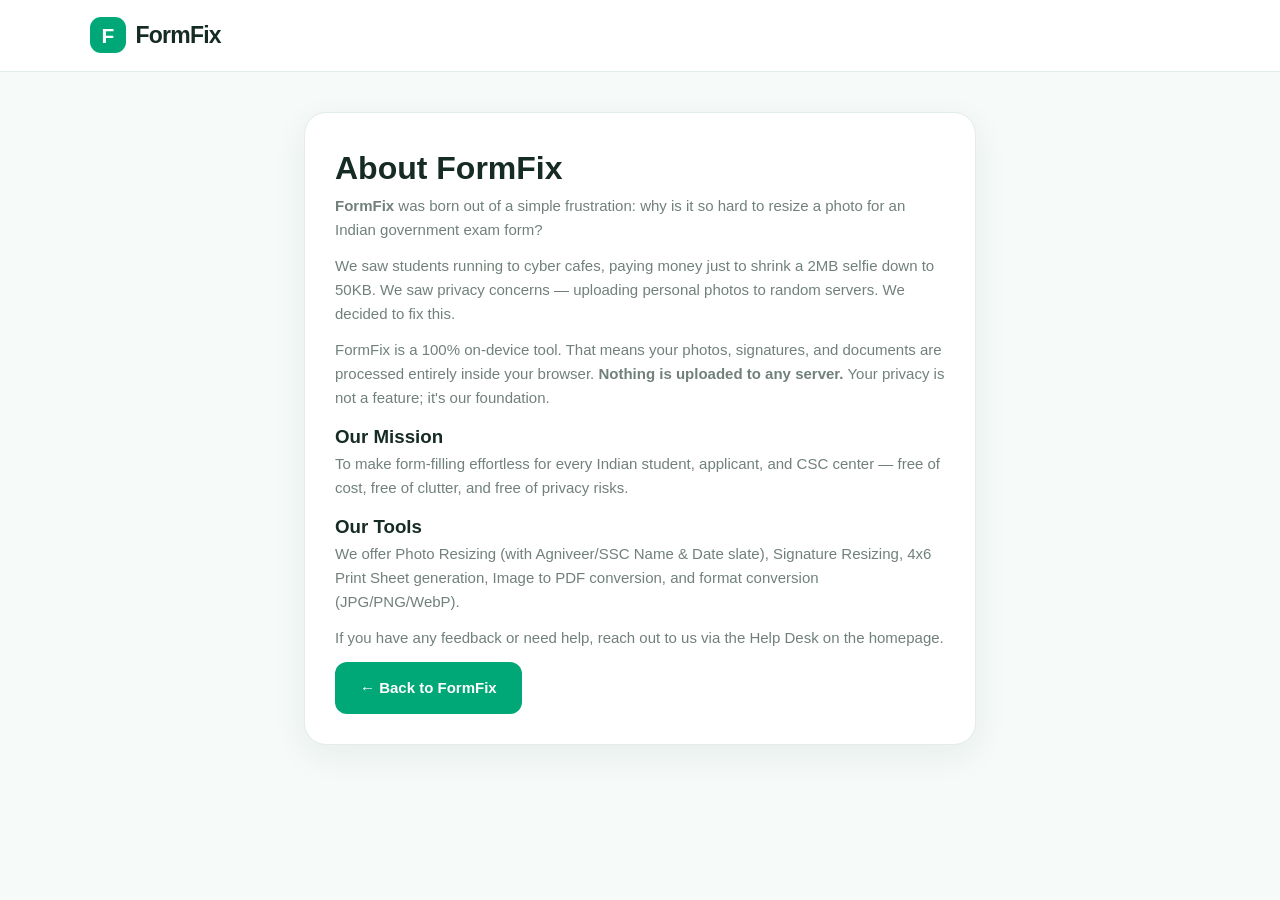
==== about.html @ 69705139 "Add About Us page for FormFix" ====
<!DOCTYPE html>
<html lang="en">
<head>
  <meta charset="UTF-8">
  <meta name="viewport" content="width=device-width, initial-scale=1.0">
  <title>About Us - FormFix</title>
  <link rel="stylesheet" href="style.css">
  <link rel="manifest" href="manifest.json">
</head>
<body>
  <header class="header">
    <a href="/" class="logo">
      <span class="logo-icon">F</span>
      <span>FormFix</span>
    </a>
  </header>

  <main class="main-tool" style="max-width: 800px; margin: 40px auto; padding: 0 5%;">
    <div class="tool-card about-card">
      <h1>About FormFix</h1>
      
      <p><strong>FormFix</strong> was born out of a simple frustration: why is it so hard to resize a photo for an Indian government exam form?</p>

      <p>We saw students running to cyber cafes, paying money just to shrink a 2MB selfie down to 50KB. We saw privacy concerns — uploading personal photos to random servers. We decided to fix this.</p>

      <p>FormFix is a 100% on-device tool. That means your photos, signatures, and documents are processed entirely inside your browser. <strong>Nothing is uploaded to any server.</strong> Your privacy is not a feature; it's our foundation.</p>

      <h3>Our Mission</h3>
      <p>To make form-filling effortless for every Indian student, applicant, and CSC center — free of cost, free of clutter, and free of privacy risks.</p>

      <h3>Our Tools</h3>
      <p>We offer Photo Resizing (with Agniveer/SSC Name & Date slate), Signature Resizing, 4x6 Print Sheet generation, Image to PDF conversion, and format conversion (JPG/PNG/WebP).</p>

      <p>If you have any feedback or need help, reach out to us via the Help Desk on the homepage.</p>

      <p><a href="/" class="primary-btn">← Back to FormFix</a></p>
    </div>
  </main>
</body>
</html>
---- style.css ----
/* ==============================
   FORMFIX - MINT GREEN DESIGN
================================ */

:root {
  --primary: #00a878;
  --primary-dark: #008b63;
  --primary-light: #e4f8ef;
  --background: #f6faf8;
  --surface: #ffffff;
  --text: #172b25;
  --muted: #71817a;
  --border: #e3ece7;
  --shadow: 0 10px 35px rgba(17, 77, 53, 0.07);
}

* {
  margin: 0;
  padding: 0;
  box-sizing: border-box;
}

html {
  scroll-behavior: smooth;
  scroll-padding-top: 85px;
}

body {
  font-family: Arial, Helvetica, sans-serif;
  background: var(--background);
  color: var(--text);
  line-height: 1.6;
  transition: background 0.25s, color 0.25s;
  overflow-x: hidden;
}

[hidden] {
  display: none !important;
}

a {
  text-decoration: none;
  color: inherit;
}

button,
input,
select {
  font: inherit;
}

button {
  cursor: pointer;
}


/* HEADER */

.header {
  width: 100%;
  min-height: 72px;
  padding: 12px 7%;
  background: rgba(255, 255, 255, 0.95);
  border-bottom: 1px solid var(--border);
  display: flex;
  align-items: center;
  justify-content: space-between;
  gap: 20px;
  position: sticky;
  top: 0;
  z-index: 100;
  backdrop-filter: blur(12px);
}

.logo {
  display: flex;
  align-items: center;
  gap: 10px;
  font-size: 23px;
  font-weight: 800;
  letter-spacing: -0.8px;
}

.logo-icon {
  width: 36px;
  height: 36px;
  border-radius: 11px;
  background: var(--primary);
  color: white;
  display: grid;
  place-items: center;
  font-size: 21px;
  font-weight: 800;
}

.navigation {
  display: flex;
  align-items: center;
  gap: 30px;
}

.navigation a {
  font-size: 14px;
  font-weight: 600;
  color: var(--muted);
  transition: color 0.2s;
}

.navigation a:hover {
  color: var(--primary);
}

.theme-btn {
  width: 40px;
  height: 40px;
  border: 1px solid var(--border);
  border-radius: 50%;
  background: var(--surface);
  color: var(--text);
  font-size: 20px;
}


/* HERO */

.hero {
  padding: 90px 20px 85px;
  text-align: center;
  background:
    radial-gradient(circle at 50% 0%, #d6f8e8 0%, transparent 65%),
    var(--background);
}

.hero-tag,
.eyebrow {
  color: var(--primary-dark);
  font-size: 12px;
  font-weight: 800;
  letter-spacing: 2px;
}

.hero h1 {
  font-size: clamp(36px, 6vw, 64px);
  line-height: 1.15;
  letter-spacing: -2px;
  margin: 20px 0;
}

.hero h1 span {
  color: var(--primary);
}

.hero p {
  max-width: 560px;
  margin: 0 auto 28px;
  color: var(--muted);
  font-size: 16px;
}


/* BUTTONS */

.primary-btn {
  display: inline-flex;
  justify-content: center;
  align-items: center;
  gap: 8px;
  padding: 14px 25px;
  border: none;
  border-radius: 12px;
  background: var(--primary);
  color: white;
  font-weight: 700;
  font-size: 15px;
  transition: 0.2s;
}

.primary-btn:hover {
  background: var(--primary-dark);
  transform: translateY(-2px);
}

.primary-btn:focus-visible,
button:focus-visible,
a:focus-visible,
input:focus-visible,
select:focus-visible {
  outline: 3px solid rgba(0, 168, 120, 0.35);
  outline-offset: 3px;
}

.secondary-btn {
  flex: 1 1 180px;
  padding: 14px 20px;
  border: 1px solid var(--border);
  border-radius: 12px;
  background: var(--background);
  color: var(--text);
  font-weight: 700;
  transition: 0.2s;
  cursor: pointer;
}

.secondary-btn:hover {
  border-color: var(--primary);
  color: var(--primary-dark);
}


/* SECTION HEADINGS */

.section-heading {
  text-align: center;
  margin-bottom: 35px;
}

.section-heading h2 {
  font-size: clamp(25px, 4vw, 36px);
  margin: 8px 0;
  letter-spacing: -1px;
}

.section-heading p {
  color: var(--muted);
  font-size: 14px;
}


/* MAIN TOOL */

.main-tool,
.extra-tools,
.projects-section {
  padding: 75px 7%;
}

.tool-card {
  max-width: 720px;
  margin: auto;
  padding: 30px;
  border: 1px solid var(--border);
  border-radius: 22px;
  background: var(--surface);
  box-shadow: var(--shadow);
}

.mode-tabs {
  display: flex;
  padding: 5px;
  background: var(--background);
  border-radius: 12px;
  margin-bottom: 25px;
}

.mode-btn {
  flex: 1;
  border: none;
  border-radius: 9px;
  padding: 12px;
  background: transparent;
  color: var(--muted);
  font-weight: 700;
}

.mode-btn.active {
  background: var(--primary);
  color: white;
}


/* UPLOAD AREA */

.upload-area {
  min-height: 190px;
  padding: 25px 15px;
  border: 2px dashed #9bdcc0;
  border-radius: 16px;
  background: #f3fcf7;
  display: flex;
  flex-direction: column;
  justify-content: center;
  align-items: center;
  gap: 7px;
  cursor: pointer;
  text-align: center;
  transition: 0.2s;
}

.upload-area:hover {
  border-color: var(--primary);
  background: var(--primary-light);
}

.upload-icon {
  width: 48px;
  height: 48px;
  display: grid;
  place-items: center;
  border-radius: 50%;
  background: #d9f5e7;
  color: var(--primary-dark);
  font-size: 30px;
}

.upload-area strong {
  font-size: 17px;
}

.upload-area span {
  color: var(--muted);
  font-size: 13px;
}

.upload-area .upload-hint {
  color: var(--primary-dark);
  font-size: 12px;
  font-weight: 600;
}

.file-info {
  margin-top: 15px;
  padding: 12px;
  background: var(--primary-light);
  border-radius: 10px;
  display: flex;
  justify-content: space-between;
  gap: 10px;
  overflow-wrap: anywhere;
}

.file-info button {
  border: none;
  background: transparent;
  color: #d33b3b;
  font-weight: 700;
}


/* INPUT SETTINGS */

.settings {
  display: grid;
  grid-template-columns: repeat(2, 1fr);
  gap: 18px;
  margin: 25px 0;
}

.field {
  display: flex;
  flex-direction: column;
  gap: 8px;
}

.field label {
  font-size: 13px;
  font-weight: 700;
}

.field input,
.field select {
  width: 100%;
  min-height: 46px;
  padding: 10px 12px;
  border: 1px solid var(--border);
  border-radius: 10px;
  background: var(--background);
  color: var(--text);
  outline: none;
}

.field input:focus,
.field select:focus {
  border-color: var(--primary);
}

.full-field {
  grid-column: 1 / -1;
}

.slate-row {
  display: flex;
  gap: 10px;
  flex-wrap: wrap;
}

.slate-row input {
  flex: 1 1 200px;
}

.process-btn {
  width: 100%;
  min-height: 50px;
  margin-top: 5px;
}

.status-message {
  min-height: 22px;
  margin-top: 12px;
  color: var(--primary-dark);
  font-size: 13px;
  text-align: center;
}


/* RESULT */

.result-panel {
  margin-top: 25px;
  padding-top: 25px;
  border-top: 1px solid var(--border);
  text-align: center;
}

.result-panel h3 {
  margin-bottom: 18px;
}

.result-panel img {
  display: block;
  max-width: 100%;
  max-height: 350px;
  object-fit: contain;
  margin: 0 auto 18px;
  border-radius: 12px;
  background: var(--background);
}

.result-details {
  margin-bottom: 20px;
  color: var(--muted);
  font-size: 14px;
}

.result-details strong {
  color: var(--text);
}


/* QUICK KB CHIPS */

.quick-kb-row {
  display: flex;
  align-items: center;
  flex-wrap: wrap;
  gap: 8px;
  margin-bottom: 18px;
  font-size: 13px;
  color: var(--muted);
  font-weight: 600;
}

.kb-chip {
  padding: 6px 12px;
  border-radius: 999px;
  border: 1px solid var(--border);
  background: var(--background);
  color: var(--text);
  font-size: 12px;
  font-weight: 700;
  transition: 0.2s;
}

.kb-chip:hover {
  border-color: var(--primary);
  color: var(--primary);
}


/* FEATURE CARDS (ab <a> / .static) */

.tools-grid {
  display: grid;
  grid-template-columns: repeat(3, 1fr);
  gap: 20px;
}

.feature-card {
  display: block;
  padding: 25px;
  border: 1px solid var(--border);
  border-radius: 17px;
  background: var(--surface);
  transition: 0.2s;
  text-align: left;
  width: 100%;
  color: inherit;
  text-decoration: none;
}

.feature-card:hover {
  transform: translateY(-5px);
  border-color: #9bdcc0;
  box-shadow: var(--shadow);
}

.feature-card.static {
  cursor: default;
}

.feature-card.static:hover {
  transform: none;
  border-color: var(--border);
  box-shadow: none;
}

.feature-icon {
  width: 48px;
  height: 48px;
  display: grid;
  place-items: center;
  border-radius: 13px;
  background: var(--primary-light);
  font-size: 23px;
  margin-bottom: 16px;
}

/* Naya structure: h3/p ki jagah span */
.feature-card .feature-title {
  display: block;
  font-size: 17px;
  font-weight: 700;
  margin-bottom: 8px;
  color: var(--text);
}

.feature-card .feature-desc {
  display: block;
  color: var(--muted);
  font-size: 13px;
  line-height: 1.5;
}

/* Purane h3/p ke liye fallback (agar koi purana HTML bacha ho) */
.feature-card h3 {
  font-size: 17px;
  margin-bottom: 8px;
}

.feature-card p {
  color: var(--muted);
  font-size: 13px;
}


/* OUR PROJECTS */

.projects-section {
  background: #edf8f2;
}

.projects-grid {
  display: grid;
  grid-template-columns: repeat(2, 1fr);
  gap: 20px;
  max-width: 950px;
  margin: auto;
}

.project-card {
  display: flex;
  align-items: flex-start;
  gap: 18px;
  padding: 25px;
  border: 1px solid var(--border);
  border-radius: 18px;
  background: var(--surface);
  transition: 0.2s;
}

.project-card:hover {
  transform: translateY(-4px);
  box-shadow: var(--shadow);
  border-color: #9bdcc0;
}

.project-icon {
  width: 55px;
  height: 55px;
  flex-shrink: 0;
  display: grid;
  place-items: center;
  border-radius: 15px;
  background: var(--primary-light);
  font-size: 27px;
}

.project-card h3 {
  font-size: 19px;
  margin-bottom: 5px;
}

.project-card p {
  color: var(--muted);
  font-size: 13px;
  margin-bottom: 12px;
}

.project-link {
  color: var(--primary-dark);
  font-size: 13px;
  font-weight: 800;
}


/* HELP DESK */

.help-btns {
  display: flex;
  gap: 10px;
  flex-wrap: wrap;
}

.help-btns .primary-btn {
  flex: 1 1 180px;
}


/* PAIN POINTS, ABOUT & FAQ */

.pain-grid {
  max-width: 920px;
  margin: 0 auto 26px;
  display: grid;
  grid-template-columns: repeat(3, 1fr);
  gap: 12px;
  text-align: left;
}

.pain-item {
  background: var(--surface);
  border: 1px solid var(--border);
  border-radius: 14px;
  padding: 14px 16px;
  font-size: 13px;
  color: var(--muted);
  box-shadow: var(--shadow);
}

.pain-item strong {
  color: var(--text);
}

.about-card p {
  color: var(--muted);
  font-size: 15px;
  margin-bottom: 12px;
}

.about-card p:last-child {
  margin-bottom: 0;
}

.faq-wrap {
  display: flex;
  flex-direction: column;
  gap: 12px;
}

.faq-box {
  border: 1px solid var(--border);
  border-radius: 12px;
  padding: 14px 16px;
  background: var(--background);
}

.faq-box summary {
  font-weight: 700;
  font-size: 15px;
  cursor: pointer;
  color: var(--text);
}

.faq-box p {
  margin-top: 10px;
  font-size: 14px;
  color: var(--muted);
}


/* BIG PROMO BANNER & 4-COLUMN DIRECTORY */

.promo-banner {
  max-width: 980px;
  margin: 0 auto 36px;
  padding: 32px;
  border-radius: 22px;
  background: var(--primary-light);
  border: 1px solid var(--border);
  display: grid;
  grid-template-columns: 1.3fr 1fr;
  gap: 24px;
  align-items: center;
}

.promo-text h2 {
  font-size: clamp(22px, 3vw, 30px);
  margin: 8px 0 12px;
  line-height: 1.2;
}

.promo-text p {
  color: var(--muted);
  font-size: 14px;
  margin-bottom: 20px;
}

.promo-btns {
  display: flex;
  gap: 10px;
  flex-wrap: wrap;
}

.promo-btns .primary-btn,
.promo-btns .secondary-btn {
  flex: 0 1 auto;
  text-align: center;
}

.promo-visual {
  display: flex;
  flex-direction: column;
  gap: 10px;
}

.mini-app-card {
  background: var(--surface);
  border: 1px solid var(--border);
  border-radius: 14px;
  padding: 14px 16px;
  display: flex;
  flex-direction: column;
  gap: 2px;
  box-shadow: var(--shadow);
}

.mini-app-card small {
  color: var(--muted);
  font-size: 12px;
}

.mega-directory {
  max-width: 980px;
  margin: 0 auto;
  padding: 28px;
  background: var(--surface);
  border: 1px solid var(--border);
  border-radius: 20px;
  display: grid;
  grid-template-columns: repeat(4, 1fr);
  gap: 22px;
}

.dir-col {
  display: flex;
  flex-direction: column;
  gap: 9px;
}

.dir-col h4 {
  font-size: 15px;
  margin-bottom: 4px;
  color: var(--text);
  display: flex;
  align-items: center;
  gap: 6px;
}

.dir-col a {
  font-size: 13px;
  color: var(--muted);
  transition: color 0.2s;
}

.dir-col a:hover {
  color: var(--primary);
}

.new-badge {
  font-size: 10px;
  background: var(--primary);
  color: #fff;
  padding: 2px 7px;
  border-radius: 999px;
  font-weight: 800;
}


/* PRIVACY */

.privacy-section {
  padding: 65px 20px;
  text-align: center;
}

.privacy-icon {
  font-size: 32px;
}

.privacy-section h2 {
  margin: 12px 0;
  font-size: 26px;
}

.privacy-section p {
  max-width: 570px;
  margin: auto;
  color: var(--muted);
  font-size: 14px;
}

.ad-disclosure {
  margin-top: 14px !important;
}

.ad-disclosure small {
  display: inline-block;
  max-width: 570px;
  font-size: 12px;
  color: var(--muted);
  opacity: 0.85;
  line-height: 1.5;
}


/* FOOTER */

.footer {
  padding: 40px 7% 25px;
  text-align: center;
  background: #e9f5ee;
}

.footer .logo {
  justify-content: center;
  margin-bottom: 10px;
}

.footer > p {
  color: var(--muted);
  font-size: 13px;
}

.footer-links {
  display: flex;
  justify-content: center;
  gap: 25px;
  margin: 22px 0;
  flex-wrap: wrap;
}

.footer-links a {
  color: var(--primary-dark);
  font-size: 13px;
  font-weight: 700;
}

.footer .copyright {
  padding-top: 20px;
  border-top: 1px solid var(--border);
}


/* DARK THEME */

body.dark {
  --background: #101b17;
  --surface: #192720;
  --text: #e9f5ee;
  --muted: #a3b7ac;
  --border: #2b4035;
  --primary-light: #203e30;
  --shadow: 0 10px 35px rgba(0, 0, 0, 0.2);
}

body.dark .header {
  background: rgba(25, 39, 32, 0.96);
}

body.dark .hero {
  background: radial-gradient(circle at 50% 0%, #244d39 0%, transparent 65%);
}

body.dark .upload-area {
  background: #20382c;
  border-color: #477e61;
}

body.dark .projects-section,
body.dark .footer {
  background: #14221a;
}

body.dark .mode-tabs {
  background: #101b17;
}

body.dark .field input,
body.dark .field select {
  background: #101b17;
}


/* TABLET */

@media (max-width: 900px) {
  .tools-grid {
    grid-template-columns: repeat(2, 1fr);
  }

  .navigation {
    gap: 16px;
  }

  .mega-directory {
    grid-template-columns: repeat(2, 1fr);
  }
}


/* MOBILE */

@media (max-width: 600px) {

  .header {
    padding: 12px 4%;
    min-height: 65px;
    gap: 10px;
  }

  .logo {
    font-size: 20px;
  }

  .logo-icon {
    width: 33px;
    height: 33px;
  }

  .navigation {
    gap: 11px;
  }

  .navigation a {
    font-size: 11px;
  }

  .theme-btn {
    width: 35px;
    height: 35px;
    flex-shrink: 0;
  }

  .hero {
    padding: 65px 18px;
  }

  .hero h1 {
    letter-spacing: -1px;
  }

  .hero p {
    font-size: 14px;
  }

  .main-tool,
  .extra-tools,
  .projects-section {
    padding: 55px 5%;
  }

  .tool-card {
    padding: 18px;
    border-radius: 16px;
  }

  .settings {
    grid-template-columns: 1fr;
    gap: 14px;
  }

  .full-field {
    grid-column: auto;
  }

  .tools-grid {
    grid-template-columns: 1fr;
    gap: 14px;
  }

  .feature-card {
    padding: 20px;
  }

  .projects-grid {
    grid-template-columns: 1fr;
  }

  .project-card {
    padding: 19px;
  }

  .footer-links {
    gap: 16px;
  }

  .mode-tabs {
    display: grid;
    grid-template-columns: repeat(2, 1fr);
    gap: 6px;
  }

  .mode-btn {
    padding: 11px 8px;
    font-size: 13px;
  }
}

@media (max-width: 760px) {
  .pain-grid {
    grid-template-columns: 1fr;
  }
}

@media (max-width: 820px) {
  .promo-banner {
    grid-template-columns: 1fr;
    padding: 22px;
  }
  .mega-directory {
    grid-template-columns: repeat(2, 1fr);
    padding: 20px;
  }
}

@media (max-width: 480px) {
  .mega-directory {
    grid-template-columns: 1fr;
  }
}

@media (max-width: 360px) {
  .navigation {
    gap: 7px;
  }

  .navigation a {
    font-size: 10px;
  }

  .logo {
    font-size: 17px;
  }
   }
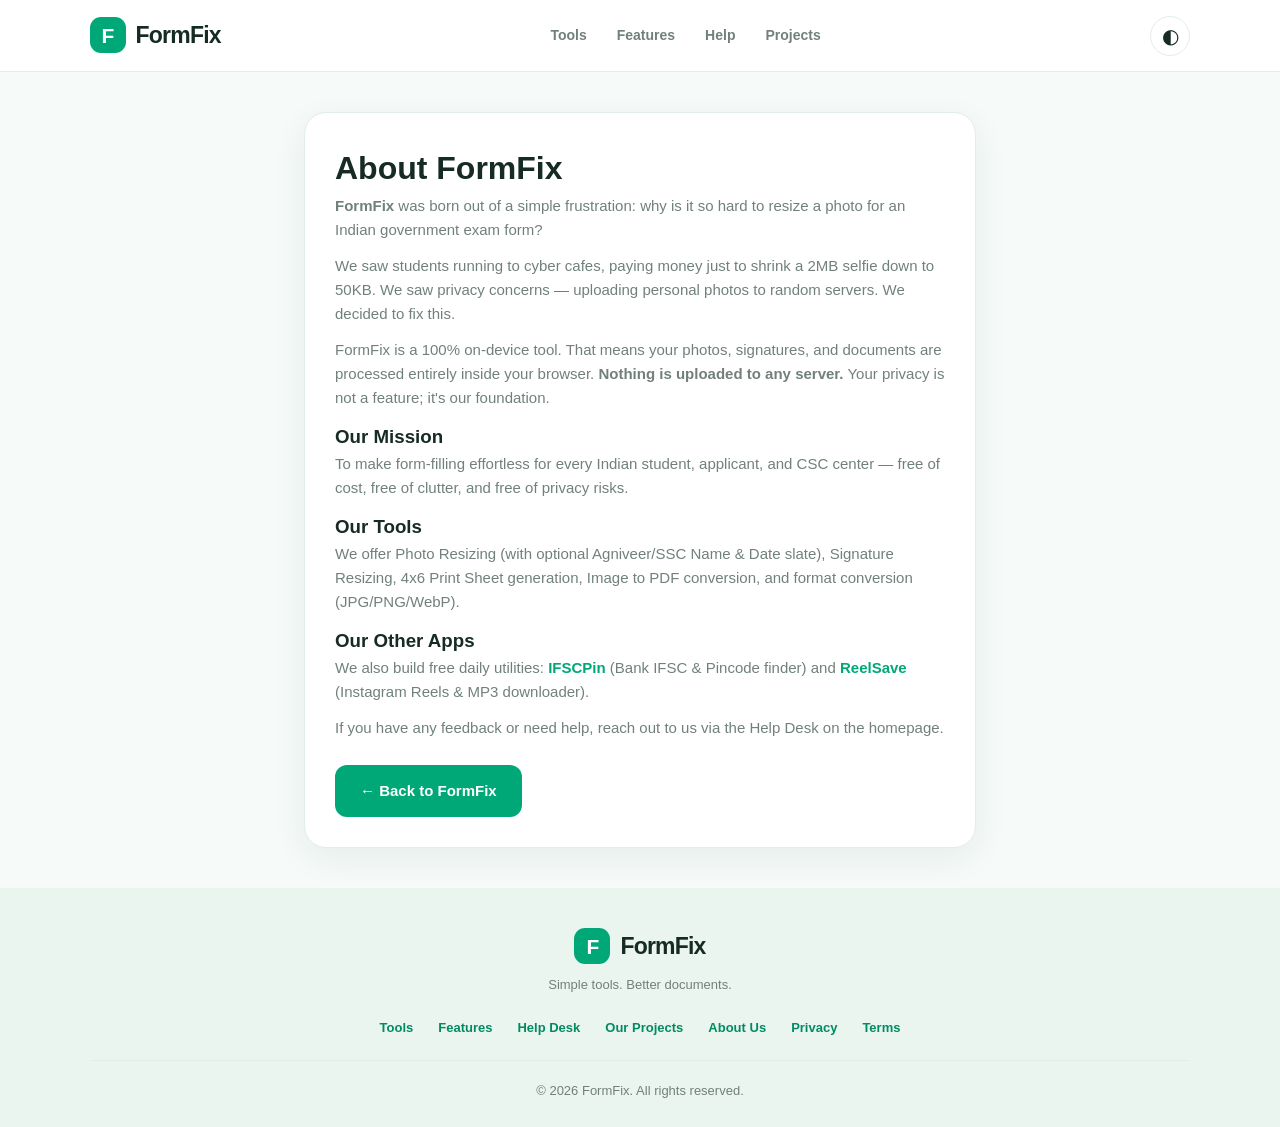
==== commit 2fe83a08: "Enhance about.html with meta tags and content updates Added meta tags for theme color and descriptio" ====
--- a/about.html
+++ b/about.html
@@ -3,16 +3,37 @@
 <head>
   <meta charset="UTF-8">
   <meta name="viewport" content="width=device-width, initial-scale=1.0">
+  <meta name="theme-color" content="#00a878">
+  <meta name="description" content="Learn about FormFix, a free 100% on-device tool for Indian exam photo resizing, signature preparation, and PDF conversion. Built for students, applicants, and CSC centers.">
   <title>About Us - FormFix</title>
+  
+  <!-- Icons & PWA Setup -->
+  <link rel="icon" type="image/png" href="favicon.png">
+  <link rel="apple-touch-icon" href="favicon.png">
+  <link rel="manifest" href="manifest.json">
+  <meta name="apple-mobile-web-app-capable" content="yes">
+  <meta name="apple-mobile-web-app-status-bar-style" content="default">
+  
+  <!-- CSS & JS -->
   <link rel="stylesheet" href="style.css">
-  <link rel="manifest" href="manifest.json">
 </head>
 <body>
+
+  <!-- HEADER -->
   <header class="header">
     <a href="/" class="logo">
       <span class="logo-icon">F</span>
       <span>FormFix</span>
     </a>
+
+    <nav class="navigation">
+      <a href="/#tools">Tools</a>
+      <a href="/#exam-tools">Features</a>
+      <a href="/#support">Help</a>
+      <a href="/#projects">Projects</a>
+    </nav>
+
+    <button id="themeToggle" class="theme-btn" type="button" aria-label="Toggle theme">◐</button>
   </header>
 
   <main class="main-tool" style="max-width: 800px; margin: 40px auto; padding: 0 5%;">
@@ -29,12 +50,50 @@
       <p>To make form-filling effortless for every Indian student, applicant, and CSC center — free of cost, free of clutter, and free of privacy risks.</p>
 
       <h3>Our Tools</h3>
-      <p>We offer Photo Resizing (with Agniveer/SSC Name & Date slate), Signature Resizing, 4x6 Print Sheet generation, Image to PDF conversion, and format conversion (JPG/PNG/WebP).</p>
+      <p>We offer Photo Resizing (with optional Agniveer/SSC Name & Date slate), Signature Resizing, 4x6 Print Sheet generation, Image to PDF conversion, and format conversion (JPG/PNG/WebP).</p>
+
+      <h3>Our Other Apps</h3>
+      <p>We also build free daily utilities: <a href="https://ifscpin.pages.dev/" target="_blank" rel="noopener noreferrer" style="color: var(--primary); font-weight: 600;">IFSCPin</a> (Bank IFSC & Pincode finder) and <a href="https://reelsave-rouge.vercel.app/" target="_blank" rel="noopener noreferrer" style="color: var(--primary); font-weight: 600;">ReelSave</a> (Instagram Reels & MP3 downloader).</p>
 
       <p>If you have any feedback or need help, reach out to us via the Help Desk on the homepage.</p>
 
-      <p><a href="/" class="primary-btn">← Back to FormFix</a></p>
+      <p style="margin-top: 25px;">
+        <a href="/" class="primary-btn">← Back to FormFix</a>
+      </p>
     </div>
   </main>
+
+  <!-- FOOTER -->
+  <footer class="footer" style="margin-top: 40px;">
+    <a href="/" class="logo">
+      <span class="logo-icon">F</span>
+      <span>FormFix</span>
+    </a>
+    <p>Simple tools. Better documents.</p>
+    <div class="footer-links">
+      <a href="/#tools">Tools</a>
+      <a href="/#exam-tools">Features</a>
+      <a href="/#support">Help Desk</a>
+      <a href="/#projects">Our Projects</a>
+      <a href="about.html">About Us</a>
+      <a href="privacy.html">Privacy</a>
+      <a href="terms.html">Terms</a>
+    </div>
+    <p class="copyright">© 2026 FormFix. All rights reserved.</p>
+  </footer>
+
+  <!-- Theme Toggle Script -->
+  <script>
+    try {
+      if (localStorage.getItem("formfix-theme") === "dark") document.body.classList.add("dark");
+    } catch {}
+    document.getElementById("themeToggle").addEventListener("click", () => {
+      document.body.classList.toggle("dark");
+      try {
+        localStorage.setItem("formfix-theme", document.body.classList.contains("dark") ? "dark" : "light");
+      } catch {}
+    });
+  </script>
+
 </body>
 </html>
